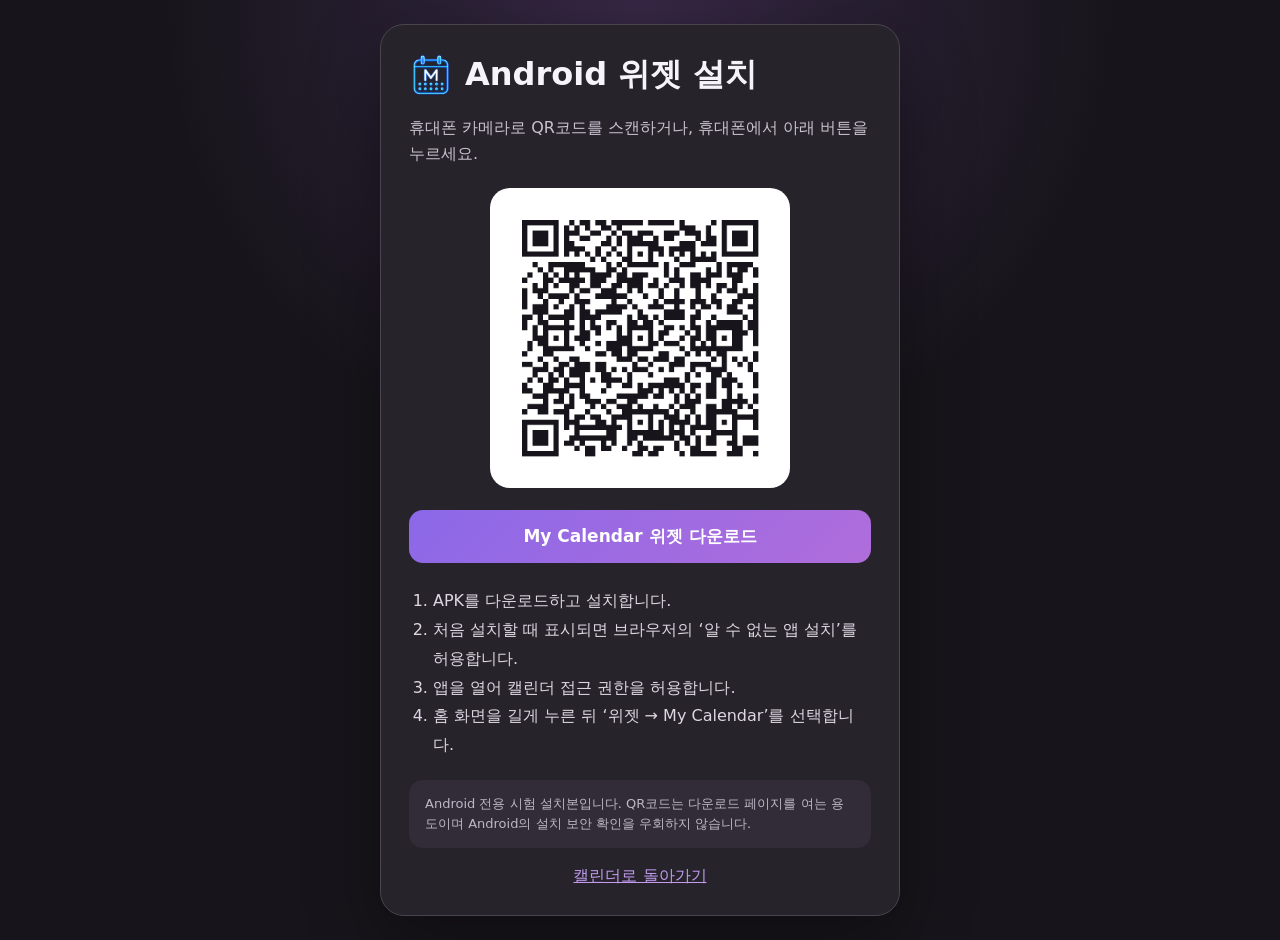
==== android-install.html @ b45d5823 "Add QR Android widget installer" ====
<!doctype html>
<html lang="ko">
<head>
  <meta charset="utf-8">
  <meta name="viewport" content="width=device-width, initial-scale=1">
  <meta name="theme-color" content="#201d25">
  <title>My Calendar Android 위젯 설치</title>
  <style>
    :root {
      color-scheme: dark;
      font-family: Pretendard, "Noto Sans KR", system-ui, sans-serif;
      background: #17151b;
      color: #f7f3fa;
    }
    * { box-sizing: border-box; }
    body {
      min-height: 100vh;
      margin: 0;
      display: grid;
      place-items: center;
      padding: 24px;
      background:
        radial-gradient(circle at 50% 0%, rgba(168, 105, 222, .22), transparent 42%),
        #17151b;
    }
    main {
      width: min(100%, 520px);
      padding: 28px;
      border: 1px solid #4a4350;
      border-radius: 24px;
      background: #26232b;
      box-shadow: 0 24px 70px rgba(0, 0, 0, .36);
    }
    .brand { display: flex; align-items: center; gap: 12px; margin-bottom: 18px; }
    .brand img { width: 44px; height: 44px; object-fit: contain; }
    h1 { margin: 0; font-size: clamp(23px, 6vw, 32px); }
    .lead { margin: 8px 0 22px; color: #c9c1cf; line-height: 1.6; }
    .qr-wrap {
      width: min(100%, 300px);
      margin: 0 auto 22px;
      padding: 16px;
      border-radius: 20px;
      background: #fff;
    }
    .qr-wrap img { display: block; width: 100%; height: auto; }
    .download {
      display: block;
      width: 100%;
      padding: 15px 18px;
      border-radius: 14px;
      background: linear-gradient(135deg, #8b68e8, #b06ddb);
      color: #fff;
      font-size: 17px;
      font-weight: 800;
      text-align: center;
      text-decoration: none;
    }
    ol { margin: 24px 0 0; padding-left: 24px; color: #ded7e3; line-height: 1.8; }
    .note {
      margin: 20px 0 0;
      padding: 14px 16px;
      border-radius: 14px;
      background: #312c37;
      color: #bfb6c7;
      font-size: 13px;
      line-height: 1.55;
    }
    .home { display: block; margin-top: 18px; color: #c39bf0; text-align: center; }
  </style>
</head>
<body>
  <main>
    <div class="brand">
      <img src="assets/brand-calendar-transparent.png" alt="">
      <h1>Android 위젯 설치</h1>
    </div>
    <p class="lead">휴대폰 카메라로 QR코드를 스캔하거나, 휴대폰에서 아래 버튼을 누르세요.</p>
    <div class="qr-wrap">
      <img src="assets/android-widget-install-qr.png" alt="My Calendar Android 위젯 설치 페이지 QR코드">
    </div>
    <a class="download" href="downloads/MyCalendar-Android-Widget-debug.apk" download>My Calendar 위젯 다운로드</a>
    <ol>
      <li>APK를 다운로드하고 설치합니다.</li>
      <li>처음 설치할 때 표시되면 브라우저의 ‘알 수 없는 앱 설치’를 허용합니다.</li>
      <li>앱을 열어 캘린더 접근 권한을 허용합니다.</li>
      <li>홈 화면을 길게 누른 뒤 ‘위젯 → My Calendar’를 선택합니다.</li>
    </ol>
    <p class="note">Android 전용 시험 설치본입니다. QR코드는 다운로드 페이지를 여는 용도이며 Android의 설치 보안 확인을 우회하지 않습니다.</p>
    <a class="home" href="./">캘린더로 돌아가기</a>
  </main>
</body>
</html>
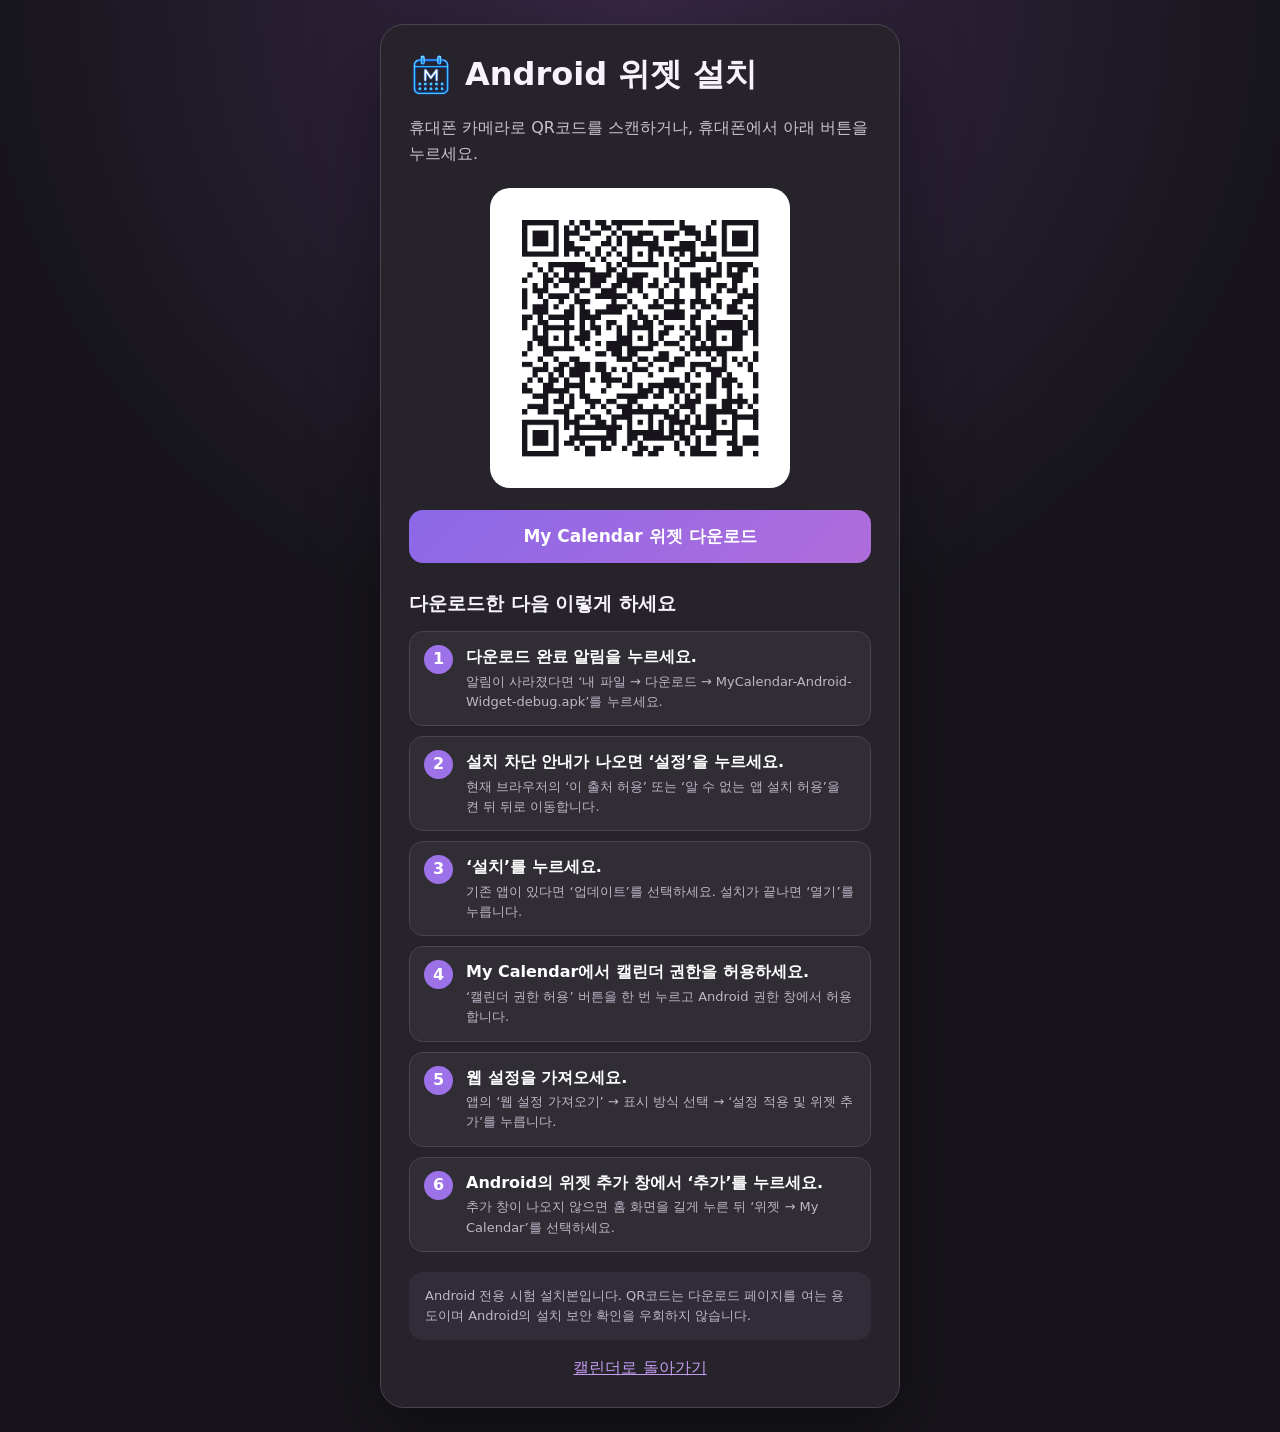
==== commit 36ed98db: "Explain Android widget installation steps" ====
--- a/android-install.html
+++ b/android-install.html
@@ -55,7 +55,35 @@
       text-align: center;
       text-decoration: none;
     }
-    ol { margin: 24px 0 0; padding-left: 24px; color: #ded7e3; line-height: 1.8; }
+    h2 { margin: 28px 0 14px; font-size: 19px; }
+    .steps { display: grid; gap: 10px; margin: 0; padding: 0; list-style: none; counter-reset: install-step; }
+    .steps li {
+      position: relative;
+      min-height: 54px;
+      padding: 13px 14px 13px 56px;
+      border: 1px solid #4a4350;
+      border-radius: 14px;
+      background: #302d35;
+      color: #ded7e3;
+      line-height: 1.55;
+      counter-increment: install-step;
+    }
+    .steps li::before {
+      content: counter(install-step);
+      position: absolute;
+      left: 14px;
+      top: 13px;
+      display: grid;
+      place-items: center;
+      width: 29px;
+      height: 29px;
+      border-radius: 50%;
+      background: #9d72e9;
+      color: #fff;
+      font-weight: 900;
+    }
+    .steps strong { display: block; margin-bottom: 2px; color: #fff; }
+    .steps small { display: block; color: #bfb6c7; font-size: 13px; }
     .note {
       margin: 20px 0 0;
       padding: 14px 16px;
@@ -79,11 +107,14 @@
       <img src="assets/android-widget-install-qr.png" alt="My Calendar Android 위젯 설치 페이지 QR코드">
     </div>
     <a class="download" href="downloads/MyCalendar-Android-Widget-debug.apk" download>My Calendar 위젯 다운로드</a>
-    <ol>
-      <li>APK를 다운로드하고 설치합니다.</li>
-      <li>처음 설치할 때 표시되면 브라우저의 ‘알 수 없는 앱 설치’를 허용합니다.</li>
-      <li>앱을 열어 캘린더 접근 권한을 허용합니다.</li>
-      <li>홈 화면을 길게 누른 뒤 ‘위젯 → My Calendar’를 선택합니다.</li>
+    <h2>다운로드한 다음 이렇게 하세요</h2>
+    <ol class="steps">
+      <li><strong>다운로드 완료 알림을 누르세요.</strong><small>알림이 사라졌다면 ‘내 파일 → 다운로드 → MyCalendar-Android-Widget-debug.apk’를 누르세요.</small></li>
+      <li><strong>설치 차단 안내가 나오면 ‘설정’을 누르세요.</strong><small>현재 브라우저의 ‘이 출처 허용’ 또는 ‘알 수 없는 앱 설치 허용’을 켠 뒤 뒤로 이동합니다.</small></li>
+      <li><strong>‘설치’를 누르세요.</strong><small>기존 앱이 있다면 ‘업데이트’를 선택하세요. 설치가 끝나면 ‘열기’를 누릅니다.</small></li>
+      <li><strong>My Calendar에서 캘린더 권한을 허용하세요.</strong><small>‘캘린더 권한 허용’ 버튼을 한 번 누르고 Android 권한 창에서 허용합니다.</small></li>
+      <li><strong>웹 설정을 가져오세요.</strong><small>앱의 ‘웹 설정 가져오기’ → 표시 방식 선택 → ‘설정 적용 및 위젯 추가’를 누릅니다.</small></li>
+      <li><strong>Android의 위젯 추가 창에서 ‘추가’를 누르세요.</strong><small>추가 창이 나오지 않으면 홈 화면을 길게 누른 뒤 ‘위젯 → My Calendar’를 선택하세요.</small></li>
     </ol>
     <p class="note">Android 전용 시험 설치본입니다. QR코드는 다운로드 페이지를 여는 용도이며 Android의 설치 보안 확인을 우회하지 않습니다.</p>
     <a class="home" href="./">캘린더로 돌아가기</a>
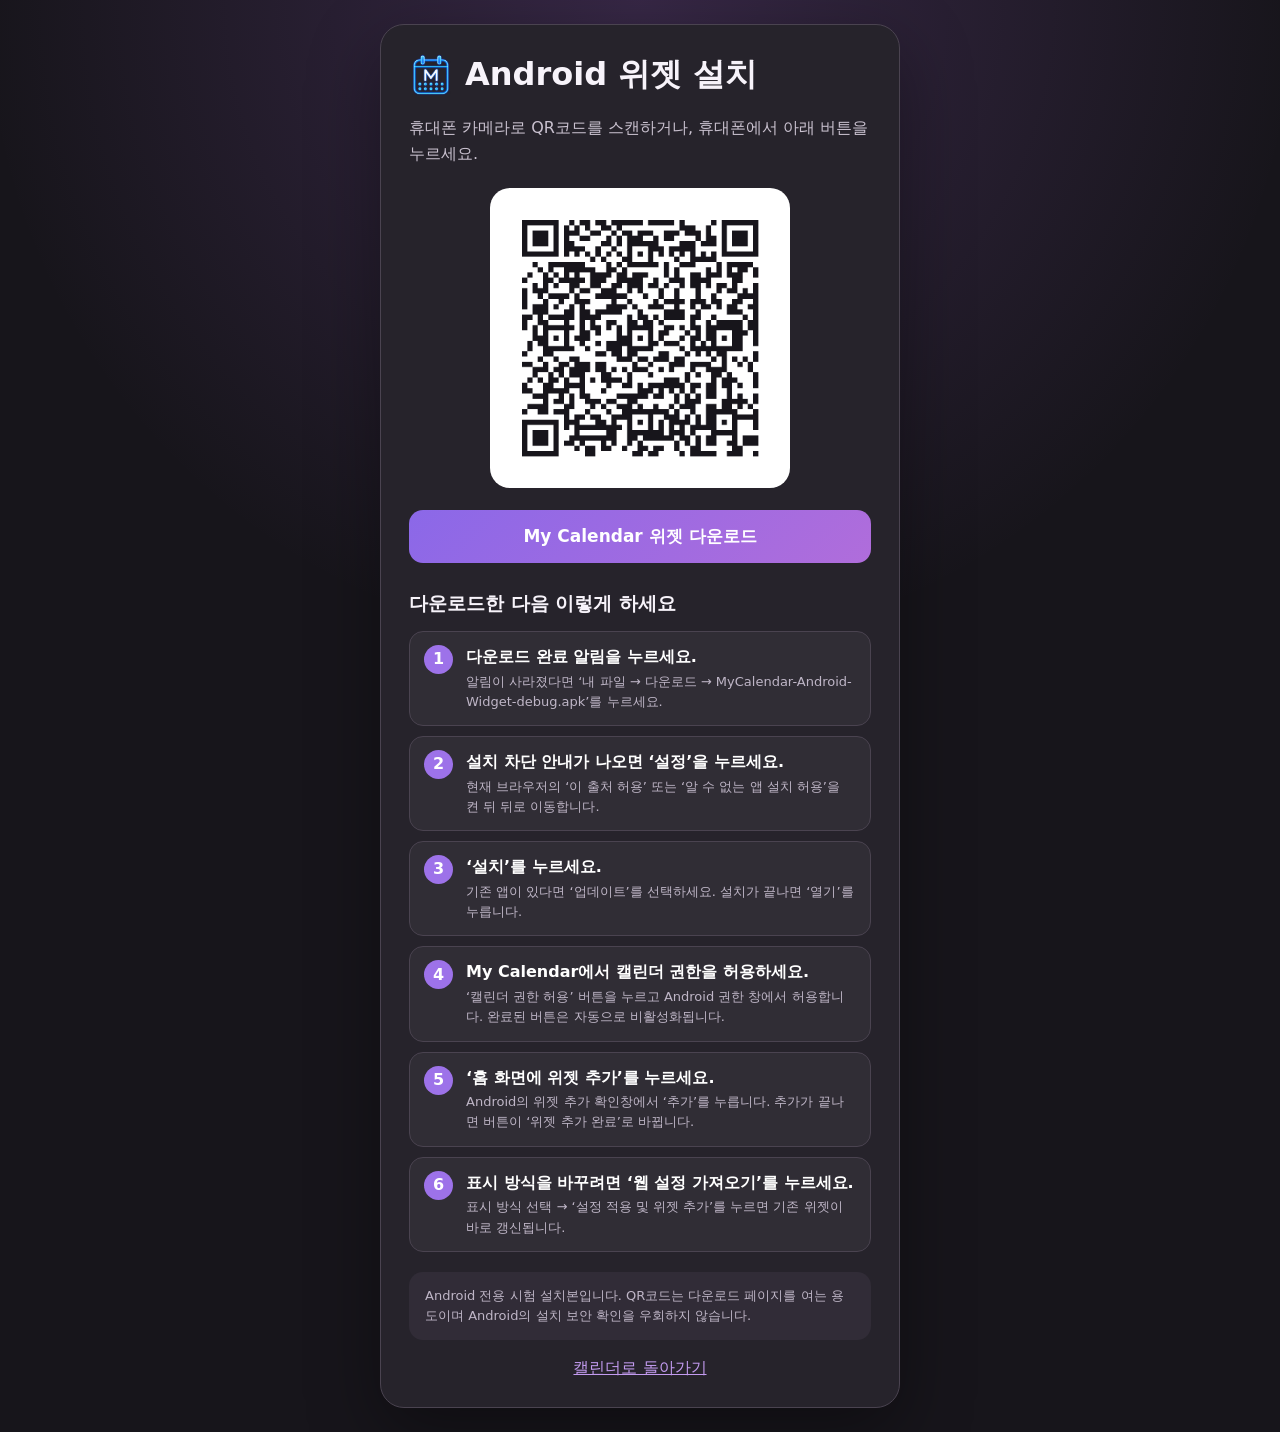
==== commit 82ea470c: "Guide widget setup inside Android app" ====
--- a/android-install.html
+++ b/android-install.html
@@ -112,9 +112,9 @@
       <li><strong>다운로드 완료 알림을 누르세요.</strong><small>알림이 사라졌다면 ‘내 파일 → 다운로드 → MyCalendar-Android-Widget-debug.apk’를 누르세요.</small></li>
       <li><strong>설치 차단 안내가 나오면 ‘설정’을 누르세요.</strong><small>현재 브라우저의 ‘이 출처 허용’ 또는 ‘알 수 없는 앱 설치 허용’을 켠 뒤 뒤로 이동합니다.</small></li>
       <li><strong>‘설치’를 누르세요.</strong><small>기존 앱이 있다면 ‘업데이트’를 선택하세요. 설치가 끝나면 ‘열기’를 누릅니다.</small></li>
-      <li><strong>My Calendar에서 캘린더 권한을 허용하세요.</strong><small>‘캘린더 권한 허용’ 버튼을 한 번 누르고 Android 권한 창에서 허용합니다.</small></li>
-      <li><strong>웹 설정을 가져오세요.</strong><small>앱의 ‘웹 설정 가져오기’ → 표시 방식 선택 → ‘설정 적용 및 위젯 추가’를 누릅니다.</small></li>
-      <li><strong>Android의 위젯 추가 창에서 ‘추가’를 누르세요.</strong><small>추가 창이 나오지 않으면 홈 화면을 길게 누른 뒤 ‘위젯 → My Calendar’를 선택하세요.</small></li>
+      <li><strong>My Calendar에서 캘린더 권한을 허용하세요.</strong><small>‘캘린더 권한 허용’ 버튼을 누르고 Android 권한 창에서 허용합니다. 완료된 버튼은 자동으로 비활성화됩니다.</small></li>
+      <li><strong>‘홈 화면에 위젯 추가’를 누르세요.</strong><small>Android의 위젯 추가 확인창에서 ‘추가’를 누릅니다. 추가가 끝나면 버튼이 ‘위젯 추가 완료’로 바뀝니다.</small></li>
+      <li><strong>표시 방식을 바꾸려면 ‘웹 설정 가져오기’를 누르세요.</strong><small>표시 방식 선택 → ‘설정 적용 및 위젯 추가’를 누르면 기존 위젯이 바로 갱신됩니다.</small></li>
     </ol>
     <p class="note">Android 전용 시험 설치본입니다. QR코드는 다운로드 페이지를 여는 용도이며 Android의 설치 보안 확인을 우회하지 않습니다.</p>
     <a class="home" href="./">캘린더로 돌아가기</a>
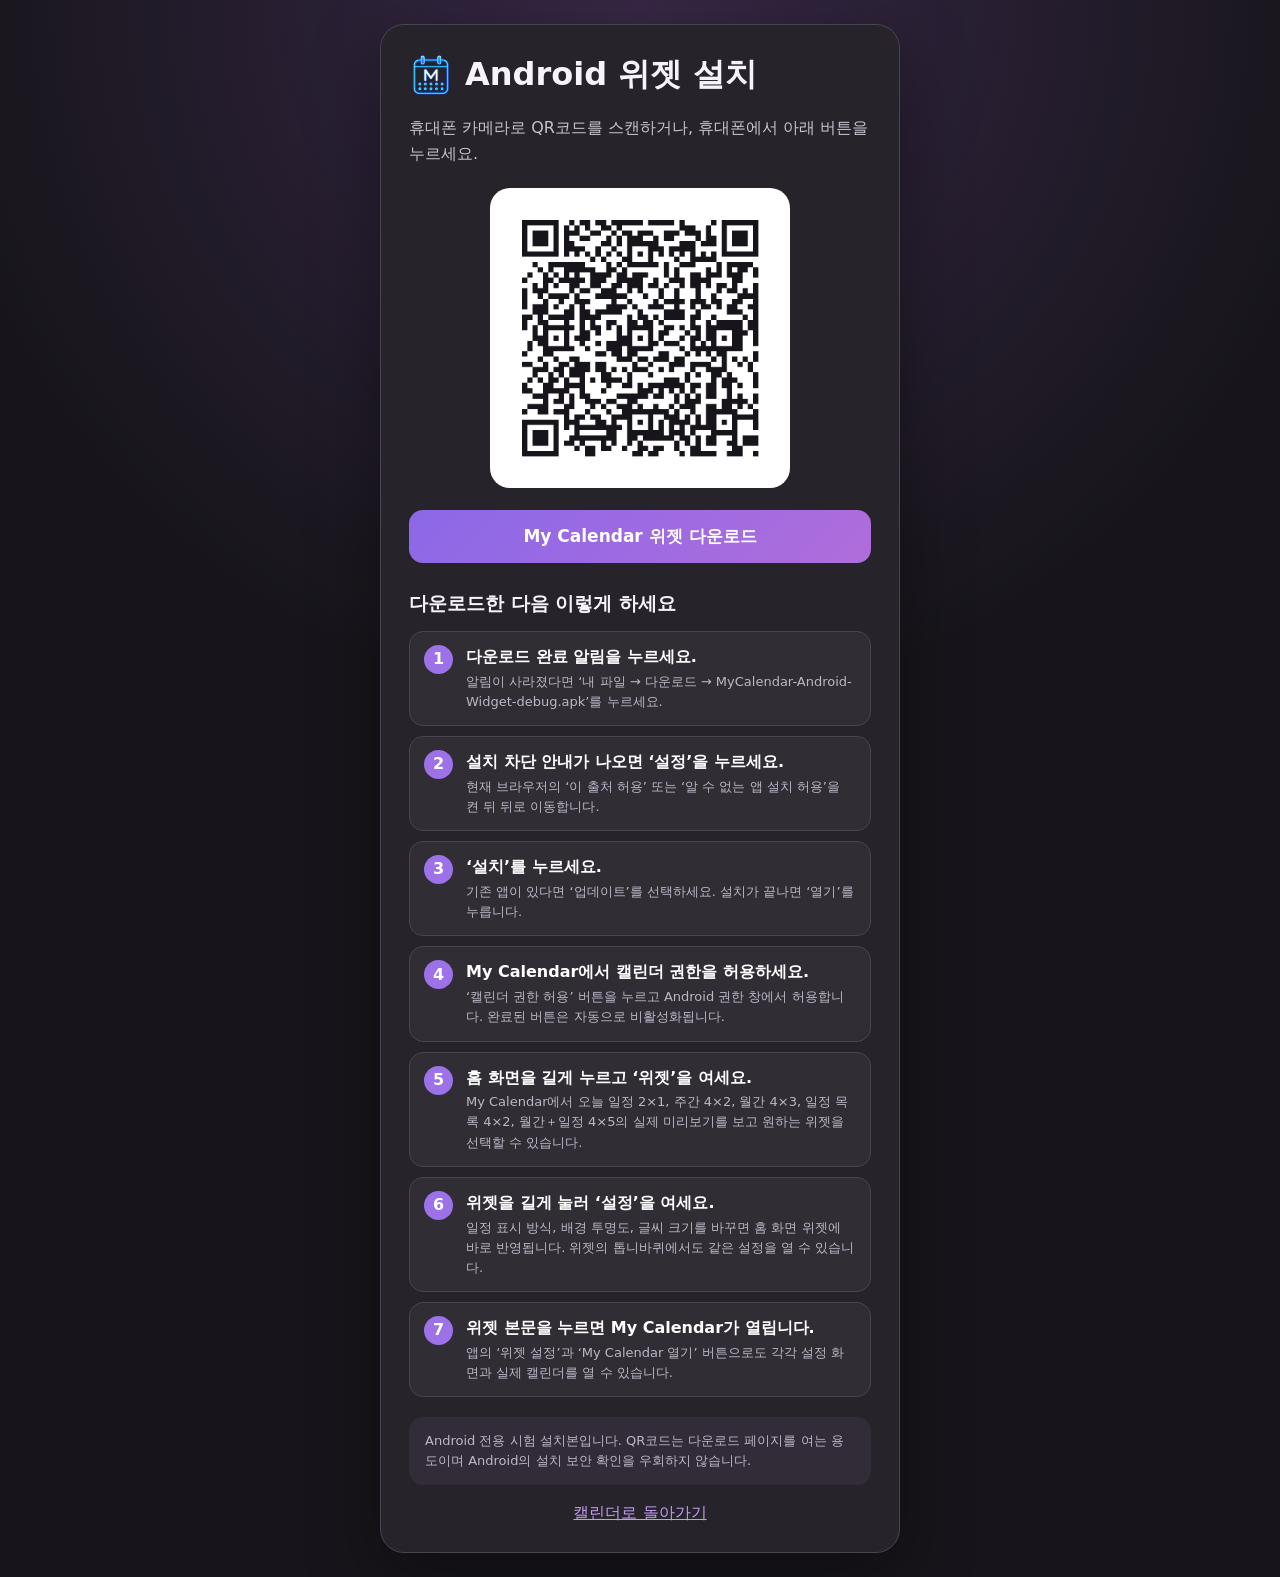
==== commit 29412579: "Add selectable Android widget previews and settings" ====
--- a/android-install.html
+++ b/android-install.html
@@ -113,8 +113,9 @@
       <li><strong>설치 차단 안내가 나오면 ‘설정’을 누르세요.</strong><small>현재 브라우저의 ‘이 출처 허용’ 또는 ‘알 수 없는 앱 설치 허용’을 켠 뒤 뒤로 이동합니다.</small></li>
       <li><strong>‘설치’를 누르세요.</strong><small>기존 앱이 있다면 ‘업데이트’를 선택하세요. 설치가 끝나면 ‘열기’를 누릅니다.</small></li>
       <li><strong>My Calendar에서 캘린더 권한을 허용하세요.</strong><small>‘캘린더 권한 허용’ 버튼을 누르고 Android 권한 창에서 허용합니다. 완료된 버튼은 자동으로 비활성화됩니다.</small></li>
-      <li><strong>‘홈 화면에 위젯 추가’를 누르세요.</strong><small>Android의 위젯 추가 확인창에서 ‘추가’를 누릅니다. 추가가 끝나면 버튼이 ‘위젯 추가 완료’로 바뀝니다.</small></li>
-      <li><strong>표시 방식을 바꾸려면 ‘웹 설정 가져오기’를 누르세요.</strong><small>표시 방식 선택 → ‘설정 적용 및 위젯 추가’를 누르면 기존 위젯이 바로 갱신됩니다.</small></li>
+      <li><strong>홈 화면을 길게 누르고 ‘위젯’을 여세요.</strong><small>My Calendar에서 오늘 일정 2×1, 주간 4×2, 월간 4×3, 일정 목록 4×2, 월간＋일정 4×5의 실제 미리보기를 보고 원하는 위젯을 선택할 수 있습니다.</small></li>
+      <li><strong>위젯을 길게 눌러 ‘설정’을 여세요.</strong><small>일정 표시 방식, 배경 투명도, 글씨 크기를 바꾸면 홈 화면 위젯에 바로 반영됩니다. 위젯의 톱니바퀴에서도 같은 설정을 열 수 있습니다.</small></li>
+      <li><strong>위젯 본문을 누르면 My Calendar가 열립니다.</strong><small>앱의 ‘위젯 설정’과 ‘My Calendar 열기’ 버튼으로도 각각 설정 화면과 실제 캘린더를 열 수 있습니다.</small></li>
     </ol>
     <p class="note">Android 전용 시험 설치본입니다. QR코드는 다운로드 페이지를 여는 용도이며 Android의 설치 보안 확인을 우회하지 않습니다.</p>
     <a class="home" href="./">캘린더로 돌아가기</a>
